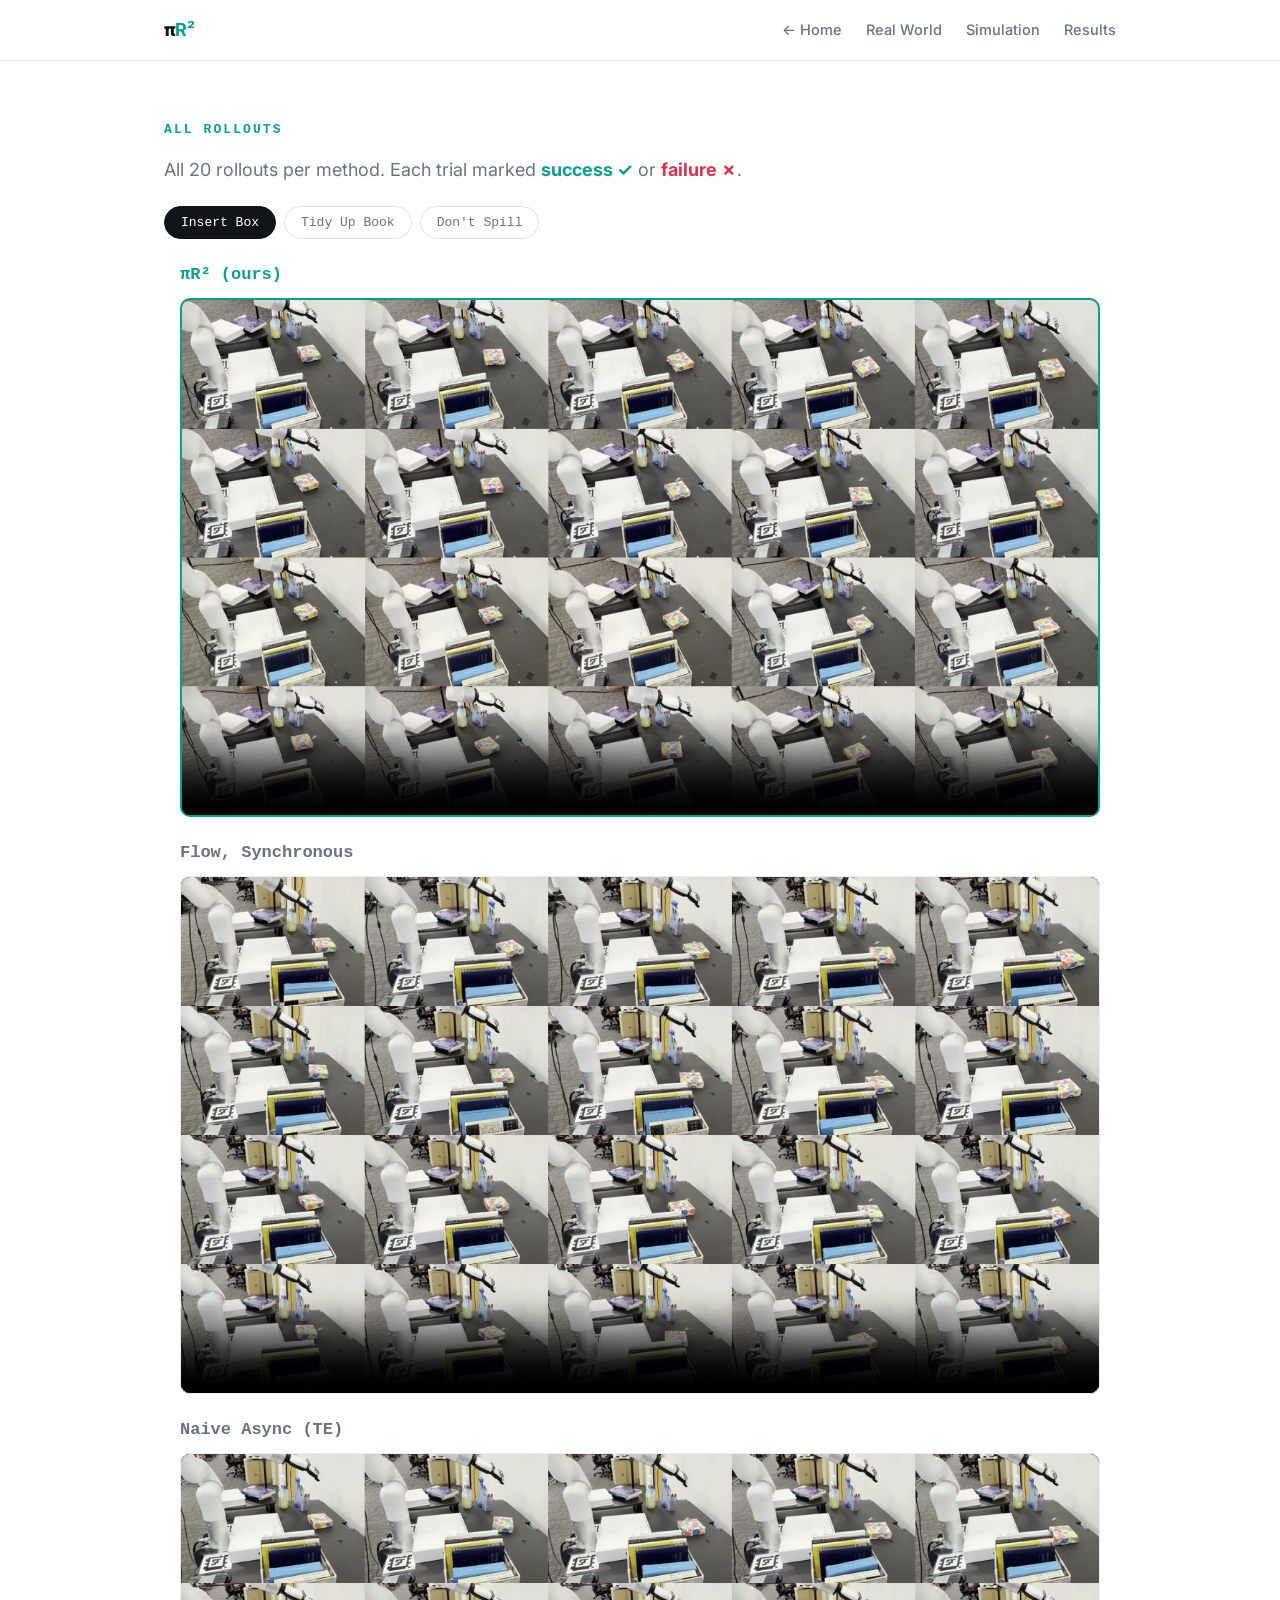
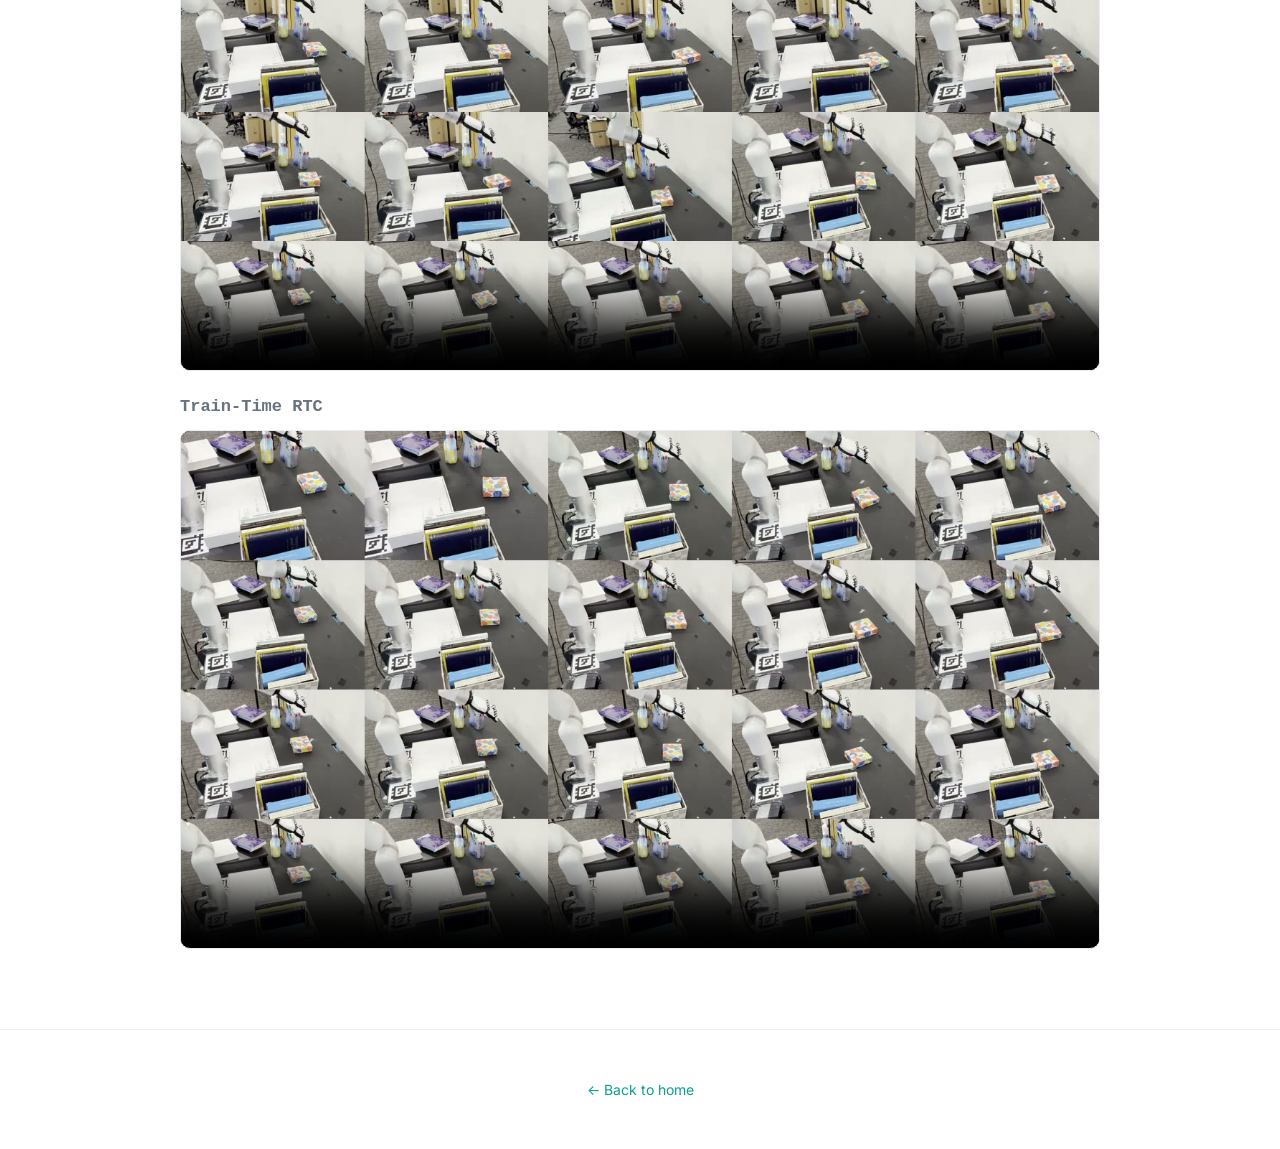
==== rollouts.html @ 317958d8 "piR2 project website" ====
<!doctype html>
<html lang="en">
<head>
<meta charset="utf-8">
<meta name="viewport" content="width=device-width, initial-scale=1">
<title>πR²: All Rollouts</title>
<link rel="preconnect" href="https://fonts.googleapis.com">
<link href="https://fonts.googleapis.com/css2?family=Inter:wght@400;500;600;700;800&display=swap" rel="stylesheet">
<link rel="stylesheet" href="static/css/site.css">
</head>
<body>

<nav class="nav"><div class="wrap">
  <a class="brand" href="index.html">&pi;<b>R²</b></a>
  <span class="links">
    <a href="index.html">&larr; Home</a>
    <a href="index.html#tasks">Real World</a>
    <a href="index.html#delay">Simulation</a>
    <a href="index.html#results">Results</a>
  </span>
</div></nav>

<section style="border-top:none"><div class="wrap">
  <p class="eyebrow">All rollouts</p>
  <!-- <h2>Full rollout gallery</h2> -->
  <p class="lead">All 20 rollouts per method. Each trial marked <b style="color:#0e9e8f">success ✓</b> or <b style="color:#d8344f">failure ✗</b>. </p>
    <!-- Insert Box and Don't Spill have 4 subgoals each; Tidy Up Book has 2. The πR² (ours) panel is outlined in teal.</p> -->

  <div class="tabs" style="margin-top:20px">
    <button class="tab active" data-tab="roll" data-key="box">Insert Box</button>
    <button class="tab" data-tab="roll" data-key="book">Tidy Up Book</button>
    <button class="tab" data-tab="roll" data-key="spill">Don't Spill</button>
</div>

  <div data-tabgroup="roll">
    <div data-panel="roll" data-key="box">
      <div class="rollblock">
        <div class="gv ours" data-task="box" data-method="ours"><div class="lab">πR² (ours)</div><video preload="none" poster="static/videos/posters/box_ours_grid.jpg" controls muted loop playsinline><source src="static/videos/grid/box_ours_grid.mp4" type="video/mp4"></video></div>
        <div class="gv" data-task="box" data-method="sync"><div class="lab">Flow, Synchronous</div><video preload="none" poster="static/videos/posters/box_sync_grid.jpg" controls muted loop playsinline><source src="static/videos/grid/box_sync_grid.mp4" type="video/mp4"></video></div>
        <div class="gv" data-task="box" data-method="async"><div class="lab">Naive Async (TE)</div><video preload="none" poster="static/videos/posters/box_async_grid.jpg" controls muted loop playsinline><source src="static/videos/grid/box_async_grid.mp4" type="video/mp4"></video></div>
        <div class="gv" data-task="box" data-method="rtc"><div class="lab">Train-Time RTC</div><video preload="none" poster="static/videos/posters/box_rtc_grid.jpg" controls muted loop playsinline><source src="static/videos/grid/box_rtc_grid.mp4" type="video/mp4"></video></div>
      </div>
    </div>
    <div data-panel="roll" data-key="book" style="display:none">
      <div class="rollblock">
        <div class="gv ours" data-task="book" data-method="ours"><div class="lab">πR² (ours)</div><video preload="none" poster="static/videos/posters/book_ours_grid.jpg" controls muted loop playsinline><source src="static/videos/grid/book_ours_grid.mp4" type="video/mp4"></video></div>
        <div class="gv" data-task="book" data-method="sync"><div class="lab">Flow, Synchronous</div><video preload="none" poster="static/videos/posters/book_sync_grid.jpg" controls muted loop playsinline><source src="static/videos/grid/book_sync_grid.mp4" type="video/mp4"></video></div>
        <div class="gv" data-task="book" data-method="async"><div class="lab">Naive Async (TE)</div><video preload="none" poster="static/videos/posters/book_async_grid.jpg" controls muted loop playsinline><source src="static/videos/grid/book_async_grid.mp4" type="video/mp4"></video></div>
        <div class="gv" data-task="book" data-method="rtc"><div class="lab">Train-Time RTC</div><video preload="none" poster="static/videos/posters/book_rtc_grid.jpg" controls muted loop playsinline><source src="static/videos/grid/book_rtc_grid.mp4" type="video/mp4"></video></div>
      </div>
    </div>
    <div data-panel="roll" data-key="spill" style="display:none">
      <div class="rollblock">
        <div class="gv ours" data-task="spill" data-method="ours"><div class="lab">πR² (ours)</div><video preload="none" poster="static/videos/posters/spill_ours_grid.jpg" controls muted loop playsinline><source src="static/videos/grid/spill_ours_grid.mp4" type="video/mp4"></video></div>
        <div class="gv" data-task="spill" data-method="sync"><div class="lab">Flow, Synchronous</div><video preload="none" poster="static/videos/posters/spill_sync_grid.jpg" controls muted loop playsinline><source src="static/videos/grid/spill_sync_grid.mp4" type="video/mp4"></video></div>
        <div class="gv" data-task="spill" data-method="async"><div class="lab">Naive Async (TE)</div><video preload="none" poster="static/videos/posters/spill_async_grid.jpg" controls muted loop playsinline><source src="static/videos/grid/spill_async_grid.mp4" type="video/mp4"></video></div>
        <div class="gv" data-task="spill" data-method="rtc"><div class="lab">Train-Time RTC</div><video preload="none" poster="static/videos/posters/spill_rtc_grid.jpg" controls muted loop playsinline><source src="static/videos/grid/spill_rtc_grid.mp4" type="video/mp4"></video></div>
      </div>
    </div>
  </div>
</div></section>

<footer><div class="wrap"><a href="index.html">&larr; Back to home</a></div></footer>
<script src="static/js/success.js"></script>
<script src="static/js/main.js"></script>
</body>
</html>
---- static/css/site.css ----
/* piR2 — clean light template */
:root{
  --bg:#ffffff;
  --bg-alt:#f7f8fa;
  --panel:#ffffff;
  --ink:#111418;        /* headings */
  --text:#2b3038;       /* body */
  --dim:#69727f;        /* secondary */
  --faint:#9aa3ae;      /* tertiary */
  --line:#e9ecf1;
  --line2:#dde2e9;
  --accent:#0e9e8f;     /* brand teal */
  --accent-d:#0a7d72;
  --accent-soft:#e7f6f3;
  --fast:#2f6df0;       /* proprioception (method only) */
  --slow:#e0568f;       /* vision/language (method only) */
  --good:#0e9e8f; --bad:#c2452f;
  --mono:'JetBrains Mono',ui-monospace,SFMono-Regular,Menlo,monospace;
  --sans:'Inter',system-ui,-apple-system,Segoe UI,Roboto,sans-serif;
  --maxw:1000px;
  --shadow:0 1px 2px rgba(16,24,40,.04),0 6px 24px rgba(16,24,40,.06);
}
*{box-sizing:border-box}
html{scroll-behavior:smooth}
body{margin:0;background:var(--bg);color:var(--text);font-family:var(--sans);
  font-size:17px;line-height:1.7;-webkit-font-smoothing:antialiased}
a{color:var(--accent);text-decoration:none}
a:hover{color:var(--accent-d)}
h1,h2,h3{color:var(--ink);line-height:1.12;letter-spacing:-.022em;font-weight:700;margin:0}
h2{font-size:clamp(26px,3.4vw,36px)}
h3{font-size:19px;letter-spacing:-.01em}
section{padding:58px 0;border-top:1px solid var(--line)}
section.alt{background:var(--bg-alt);border-top:1px solid var(--line);border-bottom:1px solid var(--line)}
.rollblock .gv{max-width:920px;margin:0 auto 22px}
.rollblock .gv .lab{font-family:var(--mono);font-size:17px;font-weight:600;color:var(--dim);margin-bottom:8px}
.rollblock .gv.ours .lab{color:var(--accent);font-weight:700}
.rollblock .gv video{width:100%;display:block;border:1px solid var(--line);border-radius:10px;background:#000}
.rollblock .gv.ours video{border:2px solid var(--accent)}
.wrap{max-width:var(--maxw);margin:0 auto;padding:0 24px}
.eyebrow{font-family:var(--mono);font-size:13px;letter-spacing:.16em;text-transform:uppercase;color:var(--accent);margin:0 0 14px;font-weight:700}
.lead{color:var(--dim);font-size:18px;max-width:740px;margin:14px 0 0}
.mono{font-family:var(--mono)}
.center{text-align:center}
.jump{text-decoration:none;border-bottom:1px dotted currentColor;font-weight:600}
.jump:hover{opacity:.65}
.center .lead{margin-left:auto;margin-right:auto}

/* nav */
.nav{position:sticky;top:0;z-index:50;background:rgba(255,255,255,.82);backdrop-filter:blur(10px);border-bottom:1px solid var(--line)}
.nav .wrap{display:flex;align-items:center;gap:22px;height:60px}
.nav .brand{font-weight:800;letter-spacing:-.03em;color:var(--ink);font-size:18px}
.nav .brand b{color:var(--accent)}
.nav .links{margin-left:auto;display:flex;gap:24px;font-size:14.5px}
.nav .links a{color:var(--dim);font-weight:500}
.nav .links a:hover{color:var(--ink)}
.nav-actions{margin-left:22px;display:flex;gap:8px}
.navbtn{font-size:13.5px;font-weight:600;padding:7px 14px;border-radius:8px;border:1px solid var(--line2);color:var(--ink);background:#fff;transition:.15s}
.navbtn:hover{border-color:var(--accent);color:var(--accent)}
@media(max-width:760px){.nav .links{display:none}}
@media(max-width:520px){.nav-actions{display:none}}

/* hero */
.hero{padding:60px 0 20px;text-align:center}
#teaser{padding-top:18px;border-top:none}
.hero .lead{margin-left:auto;margin-right:auto;text-align:justify;text-align-last:left;hyphens:auto}
.badges{display:flex;gap:8px;flex-wrap:wrap;justify-content:center;margin-bottom:26px}
.badge{font-family:var(--mono);font-size:12px;padding:5px 12px;border:1px solid var(--line2);border-radius:999px;color:var(--dim)}
.title{font-size:clamp(40px,7vw,72px);letter-spacing:-.04em;margin:0}
.title b{color:var(--accent);font-weight:inherit}
.title .pi{color:var(--ink)}
.brandrow{display:flex;flex-direction:row;align-items:center;justify-content:center;gap:16px}
.hero-wave{display:block;margin:0;width:190px;height:60px;flex:0 0 auto}
.wave-cap{margin:4px 0 0;font-size:12px;color:var(--faint);letter-spacing:.02em}
.wave-cap .wd{display:inline-block;width:9px;height:9px;border-radius:2px;margin:0 4px 0 8px;vertical-align:middle}
.wave-cap .wd:first-child{margin-left:0}
.subtitle{font-size:clamp(22px,3.2vw,32px);color:var(--ink);font-weight:600;margin:10px 0 0}
.authors{color:var(--ink);font-size:17px;font-weight:500;margin:16px 0 0}
.authors a{color:var(--ink);text-decoration:none}
.authors a:hover{color:var(--accent-d)}
.affil{color:var(--dim);font-size:14.5px;margin:1px 0 0}
.authors .mono{color:var(--faint)}
.cta{display:flex;gap:12px;flex-wrap:wrap;justify-content:center;margin-top:18px}
.btn{display:inline-flex;align-items:center;gap:8px;font-size:14px;font-weight:600;
  padding:11px 20px;border-radius:10px;border:1px solid var(--line2);color:var(--ink);background:#fff;transition:.15s}
.btn:hover{border-color:var(--accent);color:var(--accent)}
.btn.primary{background:var(--accent);color:#fff;border-color:var(--accent)}
.btn.primary:hover{background:var(--accent-d);color:#fff}

/* stat row */
.stats{display:grid;grid-template-columns:repeat(3,1fr);gap:16px;max-width:660px;margin:26px auto 0}
.stat .n{font-family:var(--mono);font-size:30px;font-weight:700;color:var(--ink)}
.stat .n span{color:var(--accent)}
.stat .l{color:var(--dim);font-size:13px;margin-top:2px}
@media(max-width:680px){.stats{grid-template-columns:repeat(2,1fr)}}

/* panel / cards */
.panel{background:var(--panel);border:1px solid var(--line);border-radius:16px;padding:22px;box-shadow:var(--shadow)}
.callout{background:#f1f8f6;border:1px solid #d3e7e1;border-left:4px solid var(--accent);border-radius:12px;padding:18px 22px;font-size:16.5px;line-height:1.65;color:var(--text)}
.overview{display:grid;grid-template-columns:1fr 1fr;gap:16px;margin-top:22px}
@media(max-width:680px){.overview{grid-template-columns:1fr}}
.ov{display:flex;gap:16px;align-items:flex-start;border-radius:14px;padding:22px 24px;font-size:17px;line-height:1.6;color:var(--text);text-decoration:none;transition:.15s}
.ov:hover{transform:translateY(-2px);box-shadow:var(--shadow)}
.ov-fast{background:#eaf1ff;border:1px solid #cfe0ff} .ov-acc{background:var(--accent-soft);border:1px solid #bfe7e0}
.ovn{flex:none;width:36px;height:36px;border-radius:50%;background:var(--fast);color:#fff;font:700 18px ui-monospace,monospace;display:flex;align-items:center;justify-content:center}
canvas{display:block;width:100%;border-radius:12px;background:var(--bg-alt)}
.controls{display:flex;align-items:center;gap:22px;flex-wrap:wrap;margin-top:18px;font-family:var(--mono);font-size:13px;color:var(--dim)}
.controls .ctl{display:flex;align-items:center;gap:10px}
.controls input[type=range]{accent-color:var(--accent);width:160px}
.controls .val{color:var(--accent);font-weight:700;min-width:18px;text-align:center}
.btn-sm{font-family:var(--mono);font-size:13px;padding:7px 14px;border-radius:8px;border:1px solid var(--line2);background:#fff;color:var(--ink);cursor:pointer}
.btn-sm:hover{border-color:var(--accent)}
.btn-sm.paused{color:var(--accent);border-color:var(--accent)}
.seg{display:inline-flex;gap:4px;padding:4px;background:var(--bg-alt);border:1px solid var(--line);border-radius:10px;margin-bottom:16px}
.segbtn{font-family:var(--mono);font-size:16px;padding:8px 14px;border:0;border-radius:7px;background:transparent;color:var(--dim);cursor:pointer;font-weight:600}
.segbtn.active{background:#fff;color:var(--ink);box-shadow:var(--shadow)}
.segbtn:hover{color:var(--ink)}
.legend{display:flex;gap:18px;flex-wrap:wrap;margin-top:14px;font-family:var(--mono);font-size:13px;color:var(--dim)}
.legend .k{display:inline-flex;align-items:center;gap:7px}
.dot{width:10px;height:10px;border-radius:3px;display:inline-block}

.cards{display:grid;grid-template-columns:1fr 1fr;gap:18px;margin-top:28px}
.card{background:var(--panel);border:1px solid var(--line);border-radius:16px;padding:24px;box-shadow:var(--shadow)}
.card .tag{font-family:var(--mono);font-size:11px;letter-spacing:.1em;text-transform:uppercase;font-weight:600}
.card.fast .tag{color:var(--fast)} .card.slow .tag{color:var(--slow)}
.card h3{margin:8px 0 0} .card p{color:var(--dim);font-size:15px;margin:10px 0 0}
@media(max-width:680px){.cards{grid-template-columns:1fr}}

/* delay explorer — video-forward */
.explorer{display:grid;grid-template-columns:1fr;gap:20px;margin-top:24px}
.vidwrap{background:#0d1016;border:1px solid var(--line2);border-radius:14px;overflow:hidden;position:relative;aspect-ratio:16/9;display:flex;align-items:center;justify-content:center}
.vidwrap video{width:100%;display:block;transition:opacity .3s ease}
.vidwrap video.switching{opacity:.35}
.vidwrap .ph{color:#8b97a7;font-family:var(--mono);font-size:13px;text-align:center;padding:24px;line-height:1.8}
.explorer-2{display:grid;grid-template-columns:1.4fr 1fr;gap:20px;align-items:start}
@media(max-width:820px){.explorer-2{grid-template-columns:1fr}}
.pgrid{display:block}
.pgrid .vidwrap{max-width:720px;margin:0 auto 18px}
#proprio-canvas{cursor:ew-resize}
.readout{font-family:var(--mono);font-size:14px;color:var(--dim);margin-bottom:12px}
.readout b{color:var(--ink)}

/* tasks */
.tabs{display:flex;gap:8px;margin:8px 0 22px;flex-wrap:wrap}
.tab{font-family:var(--mono);font-size:13px;padding:8px 16px;border-radius:999px;border:1px solid var(--line2);background:#fff;color:var(--dim);cursor:pointer}
.tab.active{background:var(--ink);color:#fff;border-color:var(--ink)}
.taskgrid{display:grid;grid-template-columns:repeat(2,1fr);gap:16px;max-width:820px;margin:0 auto}
.failgrid{display:grid;grid-template-columns:repeat(3,1fr);gap:16px;margin:18px 0 0}
@media(max-width:760px){.failgrid{grid-template-columns:1fr}}
.teasergrid{display:grid;grid-template-columns:repeat(3,1fr);gap:14px;max-width:1000px;margin:0 auto}
.tcell{position:relative;border-radius:12px;overflow:hidden;background:#0d1016;aspect-ratio:1536/1080;border:1px solid var(--line2)}
.tcell video{width:100%;height:100%;object-fit:cover;display:block}
.tlab{position:absolute;left:8px;top:8px;font:600 12px ui-monospace,monospace;color:#fff;background:rgba(0,0,0,.55);padding:3px 8px;border-radius:6px;z-index:2}
.tlab.zoom{left:auto;right:8px;top:8px;background:rgba(14,158,143,.9)}
#teaser-reel{width:100%;height:100%;object-fit:cover;display:block;transition:transform .45s ease}
.reel-sub{position:absolute;left:50%;transform:translateX(-50%);bottom:12px;z-index:2;max-width:calc(100% - 24px);white-space:nowrap;background:rgba(255,255,255,.93);border-radius:11px;padding:10px 20px;text-align:center;color:var(--dim);font:600 18px Inter,sans-serif;box-shadow:0 2px 8px rgba(0,0,0,.18)}
.reel-sub b{color:var(--accent-d);font-weight:800}
@media(max-width:760px){.teasergrid{grid-template-columns:1fr}}
@media(max-width:560px){.taskgrid{grid-template-columns:1fr}}
.vcell{background:#fff;border:1px solid var(--line);border-radius:12px;overflow:hidden;box-shadow:var(--shadow)}
.vcell.ours{border-color:var(--accent)}
.vcell{position:relative}
.vcell video{width:100%;display:block;background:#000}
.taskgrid.uniform .vcell video{aspect-ratio:1536/1080;object-fit:cover}
/* outcome shown only near clip end (.show added by JS) */
.vcell.gate.show{border-width:3px}
.vcell.gate.show.res-no{border-color:#ff4d63} .vcell.gate.show.res-ok{border-color:#16cdb5}
.sbadge{position:absolute;top:10px;right:10px;width:40px;height:40px;border-radius:50%;display:flex;align-items:center;justify-content:center;font:700 22px ui-monospace,monospace;color:#fff;box-shadow:0 2px 6px rgba(0,0,0,.3);z-index:2;opacity:0;transition:opacity .25s}
.vcell.show .sbadge{opacity:1}
.sbadge.ok{background:#0e9e8f} .sbadge.no{background:#d8344f}
/* custom fullscreen button (keeps DOM overlays visible in fullscreen) */
.fsbtn{position:absolute;bottom:8px;right:8px;width:30px;height:30px;border-radius:7px;border:0;background:rgba(17,20,24,.6);color:#fff;font-size:15px;cursor:pointer;z-index:3;opacity:0;transition:opacity .15s}
.gvid:hover .fsbtn,.vcell:hover .fsbtn{opacity:1}
.gvid:fullscreen,.vcell:fullscreen{background:#000;width:100vw;height:100vh}
.gvid:fullscreen video,.vcell:fullscreen video{width:100vw;height:100vh;object-fit:fill}
.gvid:fullscreen .grid-badges{inset:0}
.vcell:fullscreen .lab{position:absolute;bottom:14px;left:0;right:0;z-index:3}
/* per-tile badges over a 5x4 rollout grid */
.gvid{position:relative;line-height:0}
.grid-badges{position:absolute;inset:0;display:grid;grid-template-columns:repeat(5,1fr);grid-template-rows:repeat(4,1fr);pointer-events:none;border-radius:10px;overflow:hidden;opacity:0;transition:opacity .3s}
.grid-badges.show{opacity:1}
.gb{display:flex;align-items:flex-start;justify-content:flex-end;padding:4px;box-sizing:border-box}
.gb.ok{background:rgba(14,158,143,0.12)} .gb.no{background:rgba(216,52,79,0.16)}
.gb span{width:24px;height:24px;border-radius:50%;display:flex;align-items:center;justify-content:center;font:700 15px ui-monospace,monospace;color:#fff;box-shadow:0 1px 3px rgba(0,0,0,.4)}
.gb.ok span{background:#0e9e8f} .gb.no span{background:#d8344f}
.vcell .lab{font-family:var(--mono);font-size:13.5px;padding:10px 10px;color:var(--dim);text-align:center}
.vcell.ours .lab{color:var(--accent);font-weight:700}
.taskdesc{color:var(--dim);font-size:16px;margin:0 0 8px}

/* matrix */
table.matrix{width:100%;border-collapse:collapse;font-size:14px;margin-top:18px;background:#fff;border:1px solid var(--line);border-radius:12px;overflow:hidden}
table.matrix th,table.matrix td{padding:13px 12px;border-bottom:1px solid var(--line);text-align:center}
table.matrix tr:last-child td{border-bottom:none}
table.matrix th{font-family:var(--mono);font-size:11.5px;color:var(--dim);font-weight:600;text-transform:uppercase;letter-spacing:.04em;background:var(--bg-alt)}
table.matrix td:first-child,table.matrix th:first-child{text-align:left;color:var(--ink)}
table.matrix tr.ours{background:var(--accent-soft)}
table.matrix tr.ours td:first-child{color:var(--accent-d);font-weight:700}
.yes{color:var(--good);font-weight:700}.no{color:var(--faint)}

footer{padding:48px 0;border-top:1px solid var(--line);color:var(--faint);font-size:14px;text-align:center}
.cite{background:var(--bg-alt);border:1px solid var(--line);border-radius:12px;padding:16px 18px;font-family:var(--mono);font-size:12.5px;color:var(--text);white-space:pre-wrap;overflow:auto;text-align:left}
.note{font-family:var(--mono);font-size:13.5px;color:var(--dim);margin-top:10px;line-height:1.6}
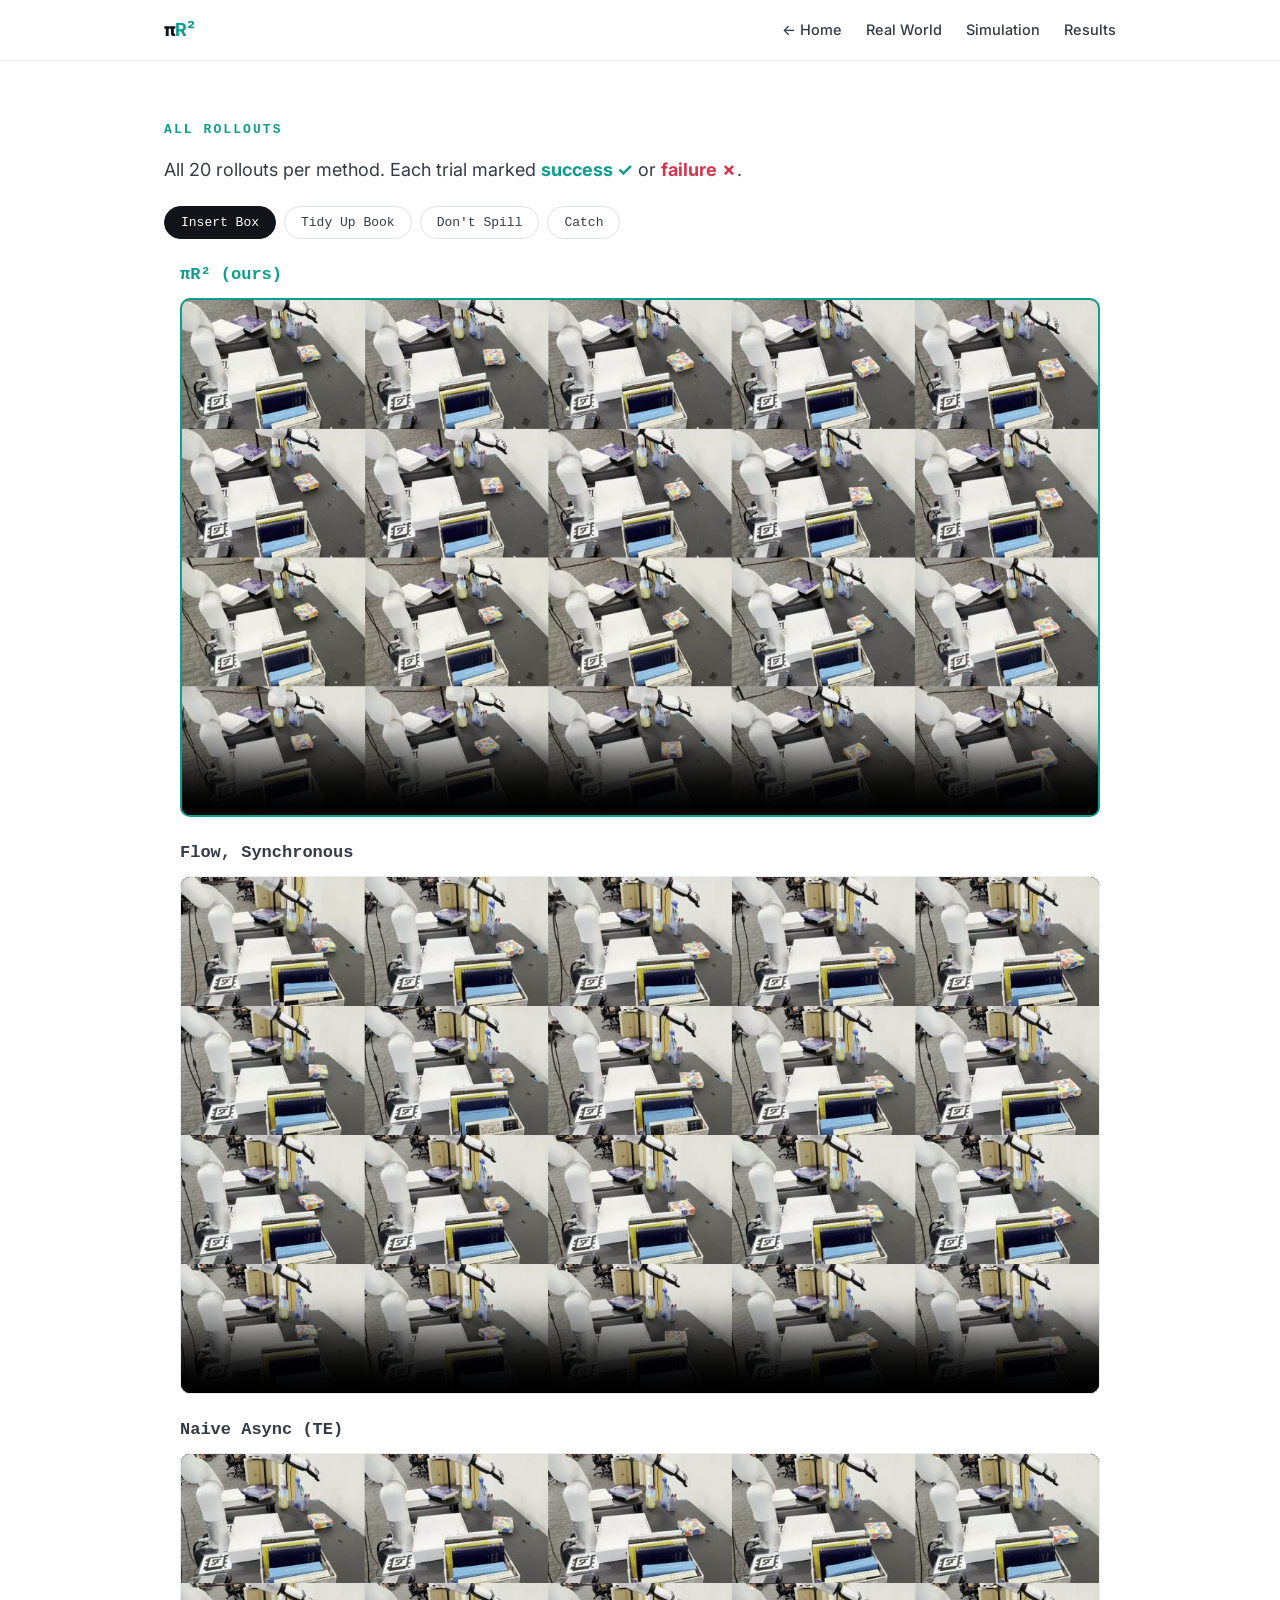
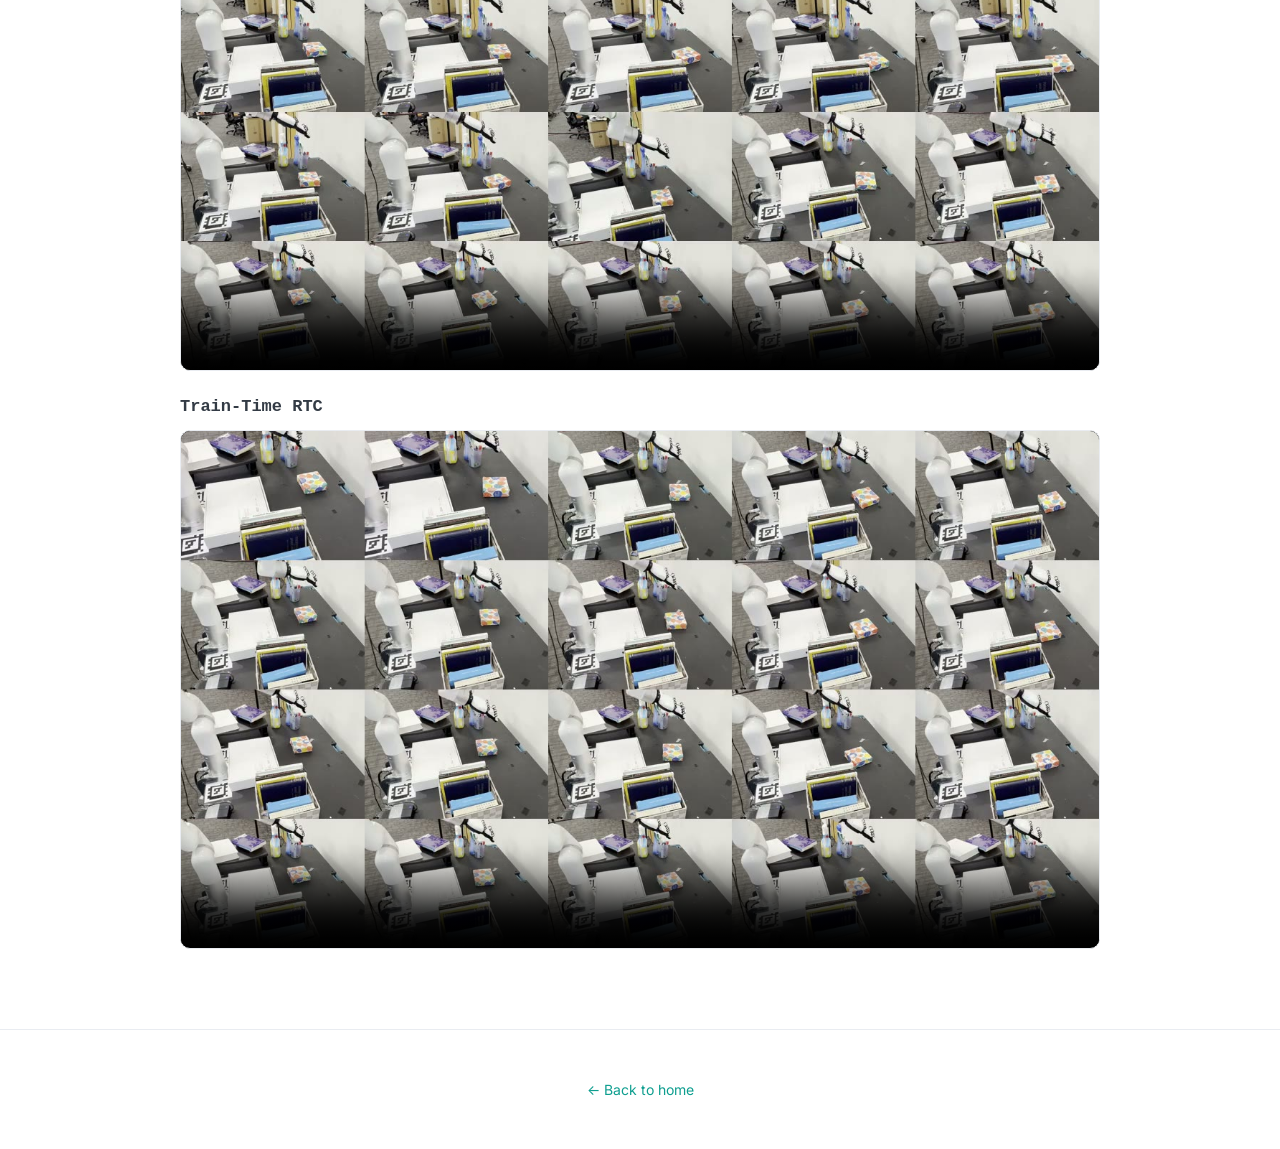
==== commit a9f9434a: "Add Catch task (videos, grids, teleop, success/results); trim catch clips; hero split fix; 0-bar stu" ====
--- a/rollouts.html
+++ b/rollouts.html
@@ -30,6 +30,7 @@
     <button class="tab active" data-tab="roll" data-key="box">Insert Box</button>
     <button class="tab" data-tab="roll" data-key="book">Tidy Up Book</button>
     <button class="tab" data-tab="roll" data-key="spill">Don't Spill</button>
+    <button class="tab" data-tab="roll" data-key="catch">Catch</button>
 </div>
 
   <div data-tabgroup="roll">
@@ -57,6 +58,14 @@
         <div class="gv" data-task="spill" data-method="rtc"><div class="lab">Train-Time RTC</div><video preload="none" poster="static/videos/posters/spill_rtc_grid.jpg" controls muted loop playsinline><source src="static/videos/grid/spill_rtc_grid.mp4" type="video/mp4"></video></div>
       </div>
     </div>
+    <div data-panel="roll" data-key="catch" style="display:none">
+      <div class="rollblock">
+        <div class="gv ours" data-task="catch" data-method="ours"><div class="lab">πR² (ours)</div><video preload="none" poster="static/videos/posters/catch_ours_grid.jpg" controls muted loop playsinline><source src="static/videos/grid/catch_ours_grid.mp4" type="video/mp4"></video></div>
+        <div class="gv" data-task="catch" data-method="sync"><div class="lab">Flow, Synchronous</div><video preload="none" poster="static/videos/posters/catch_sync_grid.jpg" controls muted loop playsinline><source src="static/videos/grid/catch_sync_grid.mp4" type="video/mp4"></video></div>
+        <div class="gv" data-task="catch" data-method="async"><div class="lab">Naive Async (TE)</div><video preload="none" poster="static/videos/posters/catch_async_grid.jpg" controls muted loop playsinline><source src="static/videos/grid/catch_async_grid.mp4" type="video/mp4"></video></div>
+        <div class="gv" data-task="catch" data-method="rtc"><div class="lab">Train-Time RTC</div><video preload="none" poster="static/videos/posters/catch_rtc_grid.jpg" controls muted loop playsinline><source src="static/videos/grid/catch_rtc_grid.mp4" type="video/mp4"></video></div>
+      </div>
+    </div>
   </div>
 </div></section>
 
--- a/static/css/site.css
+++ b/static/css/site.css
@@ -5,7 +5,7 @@
   --panel:#ffffff;
   --ink:#111418;        /* headings */
   --text:#2b3038;       /* body */
-  --dim:#69727f;        /* secondary */
+  --dim:#333b45;        /* secondary */
   --faint:#9aa3ae;      /* tertiary */
   --line:#e9ecf1;
   --line2:#dde2e9;
@@ -57,6 +57,7 @@
 .navbtn{font-size:13.5px;font-weight:600;padding:7px 14px;border-radius:8px;border:1px solid var(--line2);color:var(--ink);background:#fff;transition:.15s}
 .navbtn:hover{border-color:var(--accent);color:var(--accent)}
 @media(max-width:760px){.nav .links{display:none}}
+
 @media(max-width:520px){.nav-actions{display:none}}
 
 /* hero */
@@ -111,8 +112,8 @@
 .btn-sm:hover{border-color:var(--accent)}
 .btn-sm.paused{color:var(--accent);border-color:var(--accent)}
 .seg{display:inline-flex;gap:4px;padding:4px;background:var(--bg-alt);border:1px solid var(--line);border-radius:10px;margin-bottom:16px}
-.segbtn{font-family:var(--mono);font-size:16px;padding:8px 14px;border:0;border-radius:7px;background:transparent;color:var(--dim);cursor:pointer;font-weight:600}
-.segbtn.active{background:#fff;color:var(--ink);box-shadow:var(--shadow)}
+.segbtn{font-family:var(--mono);font-size:16px;padding:8px 14px;border:1.5px solid transparent;border-radius:8px;background:transparent;color:var(--dim);cursor:pointer;font-weight:600}
+.segbtn.active{background:#fff;color:var(--ink);border-color:currentColor;box-shadow:0 2px 7px rgba(16,24,40,.14)}
 .segbtn:hover{color:var(--ink)}
 .legend{display:flex;gap:18px;flex-wrap:wrap;margin-top:14px;font-family:var(--mono);font-size:13px;color:var(--dim)}
 .legend .k{display:inline-flex;align-items:center;gap:7px}
@@ -199,3 +200,26 @@
 footer{padding:48px 0;border-top:1px solid var(--line);color:var(--faint);font-size:14px;text-align:center}
 .cite{background:var(--bg-alt);border:1px solid var(--line);border-radius:12px;padding:16px 18px;font-family:var(--mono);font-size:12.5px;color:var(--text);white-space:pre-wrap;overflow:auto;text-align:left}
 .note{font-family:var(--mono);font-size:13.5px;color:var(--dim);margin-top:10px;line-height:1.6}
+
+@media(max-width:560px){.hero-wave{width:96px}.brandrow{gap:6px}}
+
+/* mobile: let grid/flex children shrink and wrap long strings */
+.explorer-2>*,.explorer>*{min-width:0}
+.vidwrap .ph{overflow-wrap:anywhere;word-break:break-word}
+.controls input[type=range]{max-width:100%}
+@media(max-width:520px){.controls{gap:12px}}
+
+/* mobile: keep wide canvas diagrams legible by scrolling them horizontally
+   instead of shrinking to unreadable, and stack the inference-mode toggle */
+.hscroll{overflow-x:auto;overflow-y:hidden;-webkit-overflow-scrolling:touch;max-width:100%;border-radius:12px}
+.hscroll>canvas{border-radius:12px}
+@media(max-width:600px){
+  /* give each wide diagram a comfortable render width and scroll it horizontally */
+  #vla-canvas,#m1-canvas{min-width:820px}      /* inference pipeline: 4 boxes + labels */
+  #m2-canvas{min-width:660px}                  /* latency-adaptive staircase */
+  #results-canvas{min-width:660px}             /* results bar chart */
+  .hswide{min-width:900px}                      /* proprioception + GT-action plot */
+  #flow-seg{flex-direction:column;align-items:stretch;gap:8px}
+  #flow-seg .segbtn{width:100%;margin-left:0!important;border:1.5px solid var(--line);border-radius:10px}
+  #flow-seg .segbtn.active{border-color:currentColor}
+}
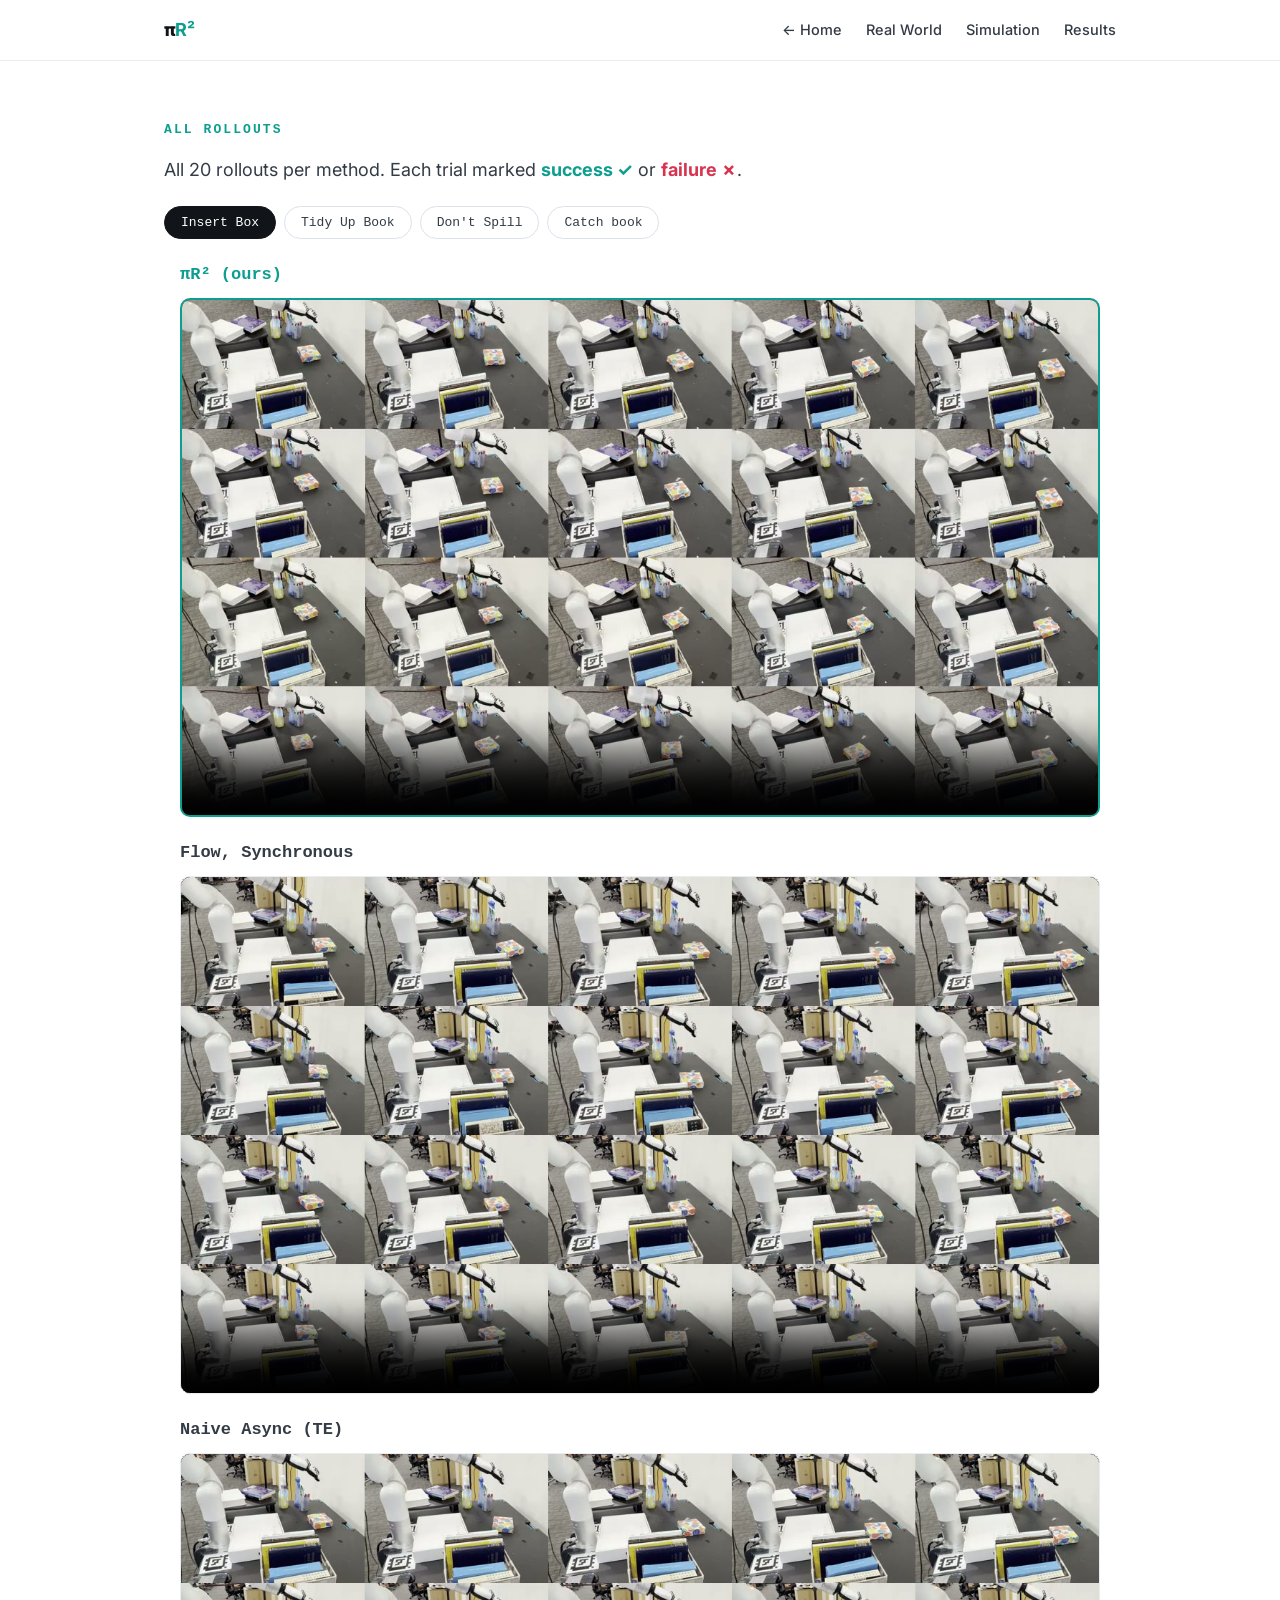
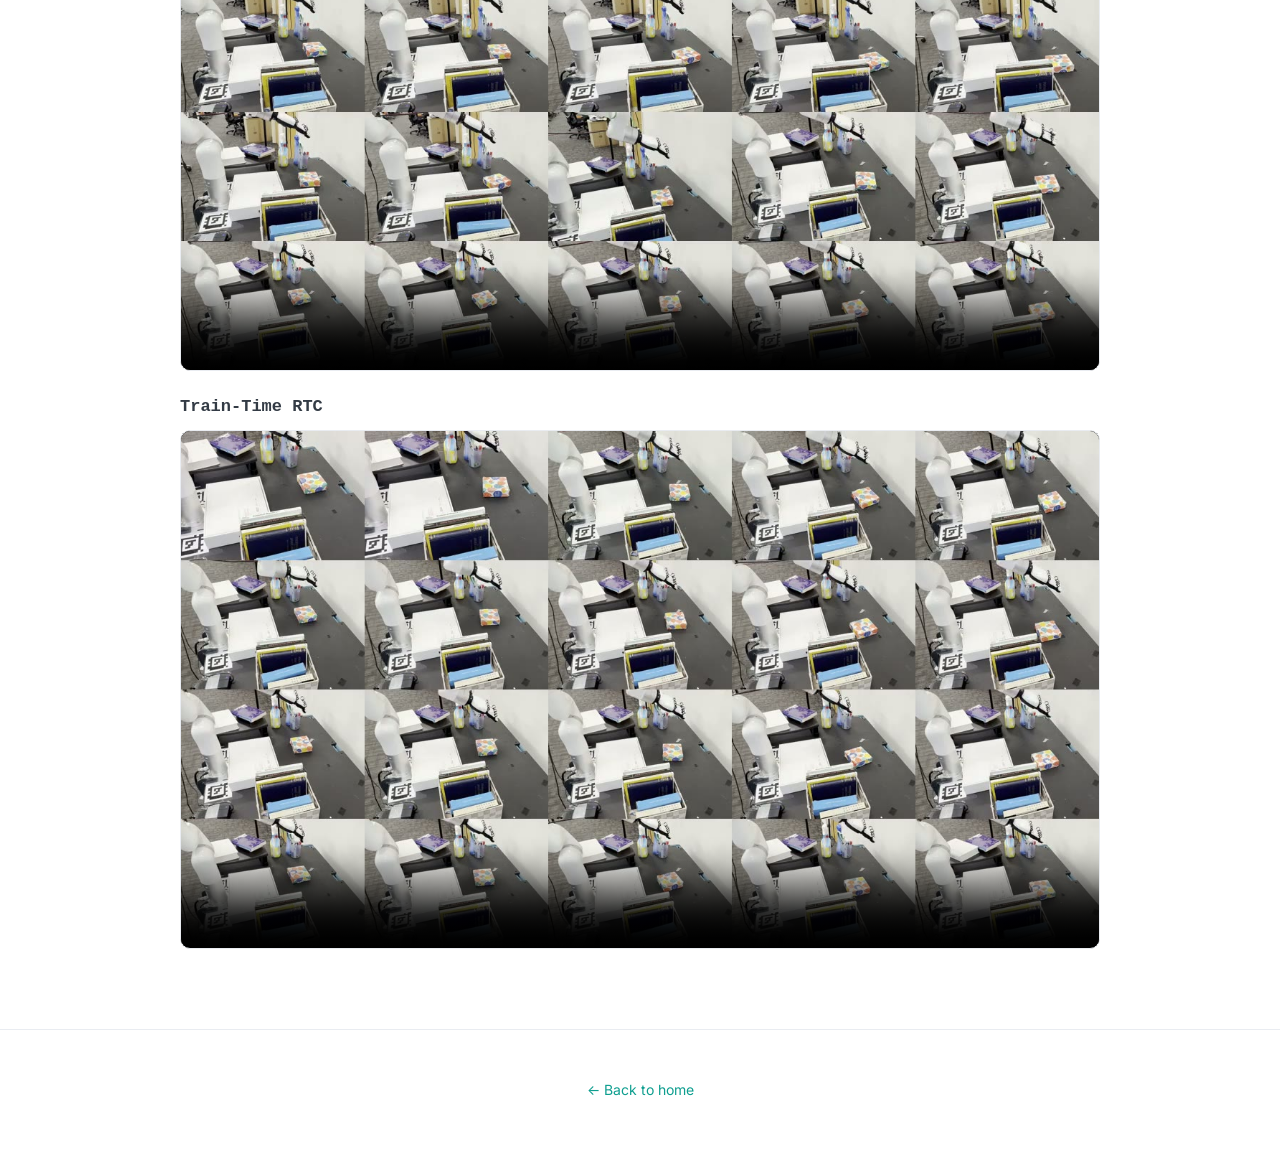
==== commit 938895e0: "Catch: final eval videos + new numbers (4/2/5/11); teleop uses ours_cool_2; rename to Catch book" ====
--- a/rollouts.html
+++ b/rollouts.html
@@ -30,7 +30,7 @@
     <button class="tab active" data-tab="roll" data-key="box">Insert Box</button>
     <button class="tab" data-tab="roll" data-key="book">Tidy Up Book</button>
     <button class="tab" data-tab="roll" data-key="spill">Don't Spill</button>
-    <button class="tab" data-tab="roll" data-key="catch">Catch</button>
+    <button class="tab" data-tab="roll" data-key="catch">Catch book</button>
 </div>
 
   <div data-tabgroup="roll">
--- a/static/css/site.css
+++ b/static/css/site.css
@@ -223,3 +223,14 @@
   #flow-seg .segbtn{width:100%;margin-left:0!important;border:1.5px solid var(--line);border-radius:10px}
   #flow-seg .segbtn.active{border-color:currentColor}
 }
+
+/* Comparison/grid videos are encoded much larger than they're displayed (~4x),
+   so the browser's software downscale shimmers on motion. Promote each to its own
+   GPU layer so scaling is done on the GPU (smoother, less shimmer). */
+.vcell video, .rollblock .gv video, .vidwrap video, .taskgrid video, .gv video { transform: translateZ(0); backface-visibility: hidden; }
+
+/* delay/sim plot: draw straight on the white panel (no grey canvas box) */
+#delay-canvas{background:transparent}
+
+/* teaser reel phase headline (failures -> ours) */
+.reel-phase{font-size:clamp(19px,2.5vw,27px);font-weight:700;letter-spacing:-.01em}
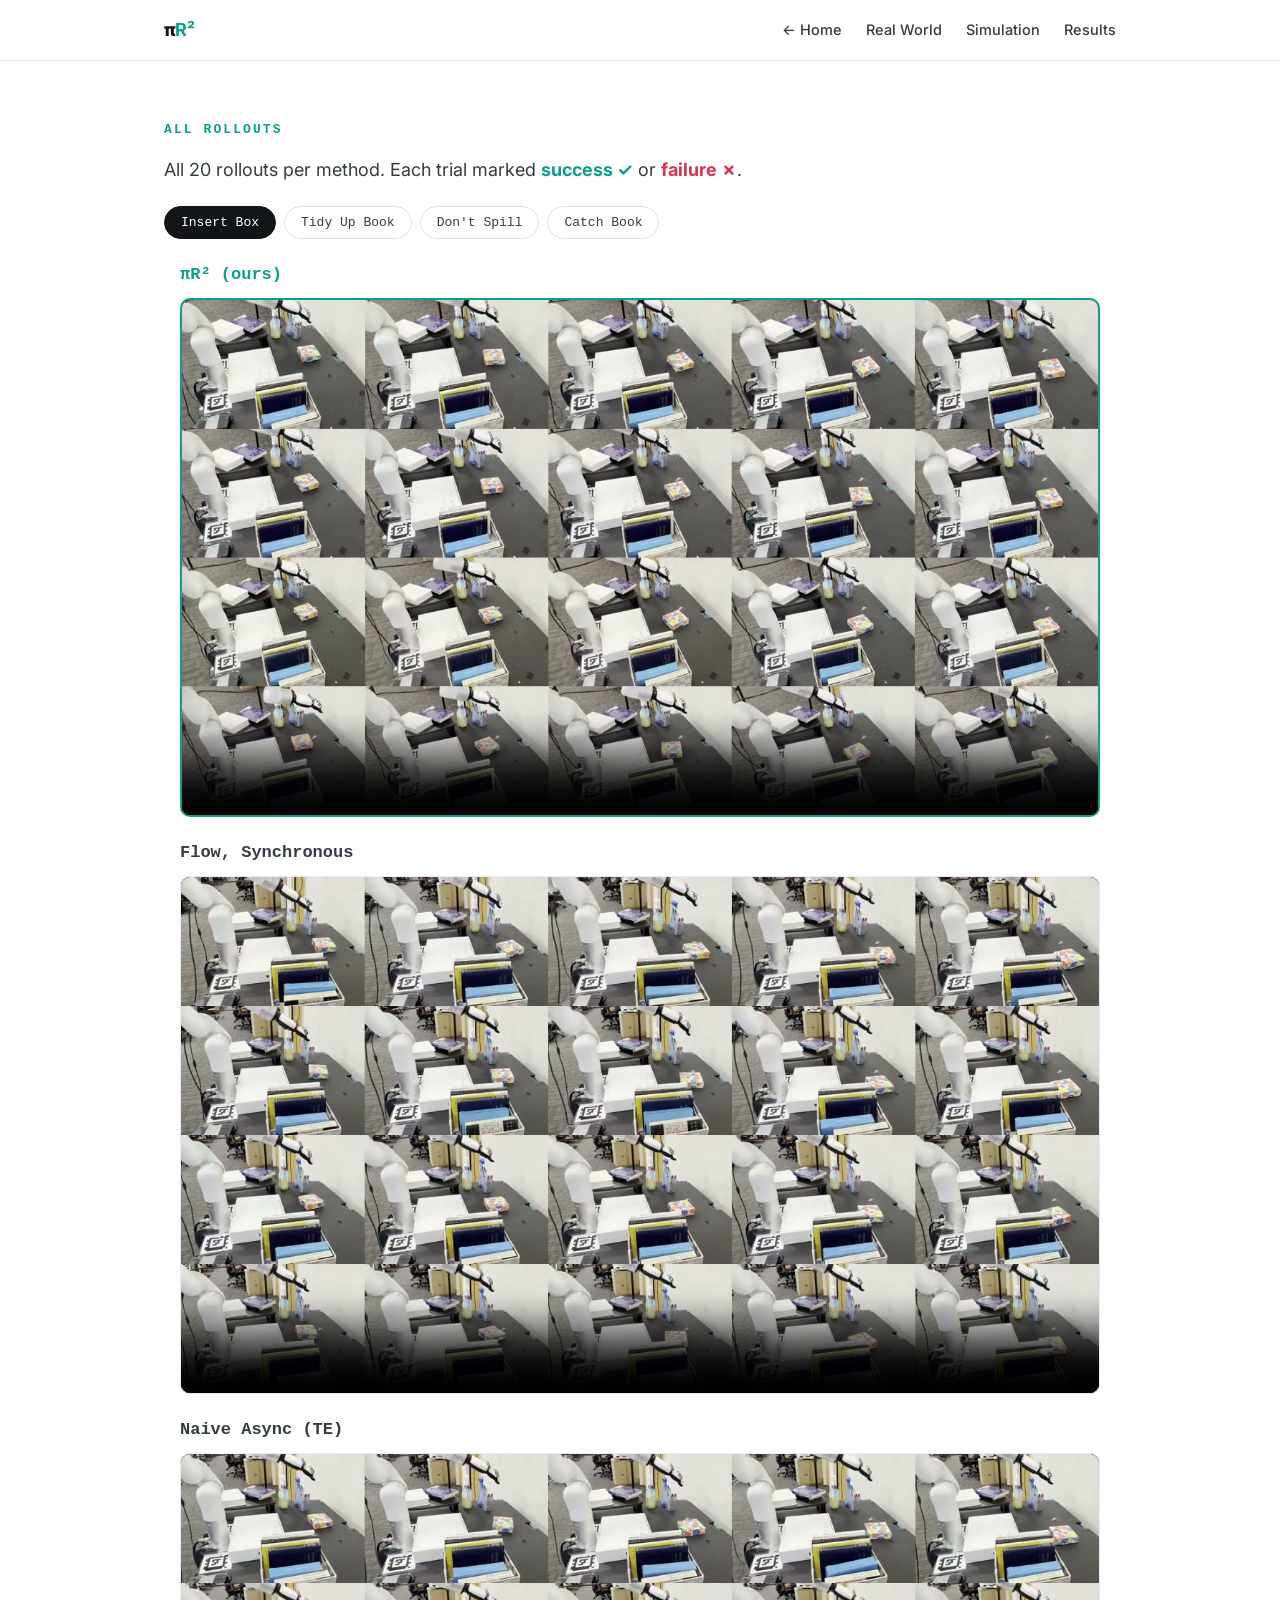
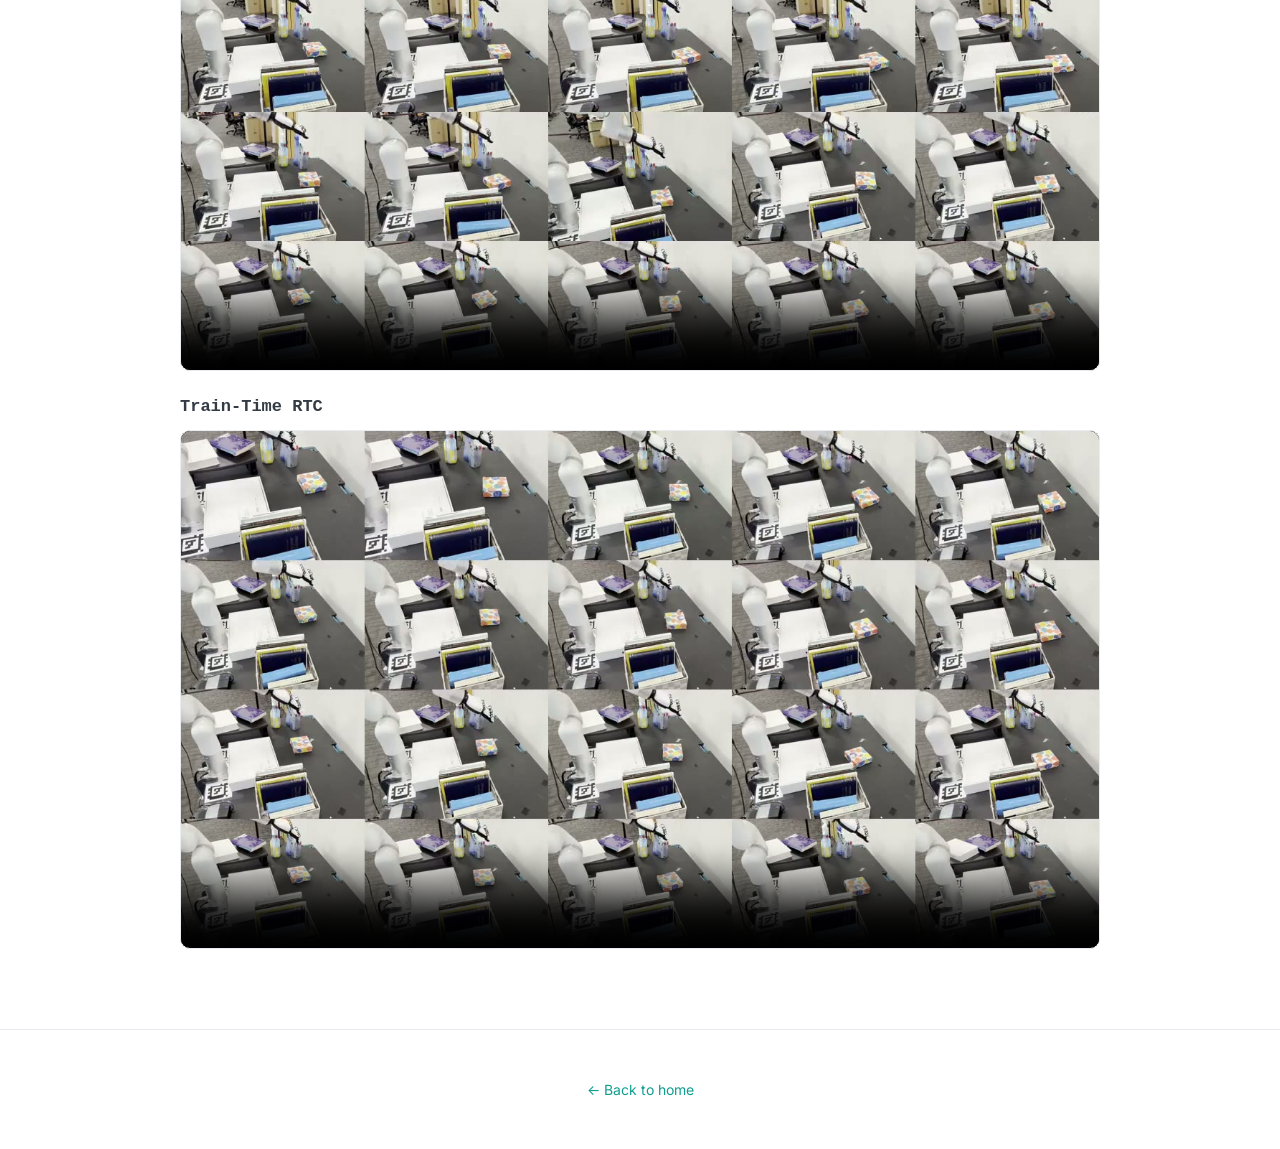
==== commit c10c3cb6: "Thumbnails: let browser render HLG video first frame (match video); Catch book -> Catch Book" ====
--- a/rollouts.html
+++ b/rollouts.html
@@ -30,7 +30,7 @@
     <button class="tab active" data-tab="roll" data-key="box">Insert Box</button>
     <button class="tab" data-tab="roll" data-key="book">Tidy Up Book</button>
     <button class="tab" data-tab="roll" data-key="spill">Don't Spill</button>
-    <button class="tab" data-tab="roll" data-key="catch">Catch book</button>
+    <button class="tab" data-tab="roll" data-key="catch">Catch Book</button>
 </div>
 
   <div data-tabgroup="roll">
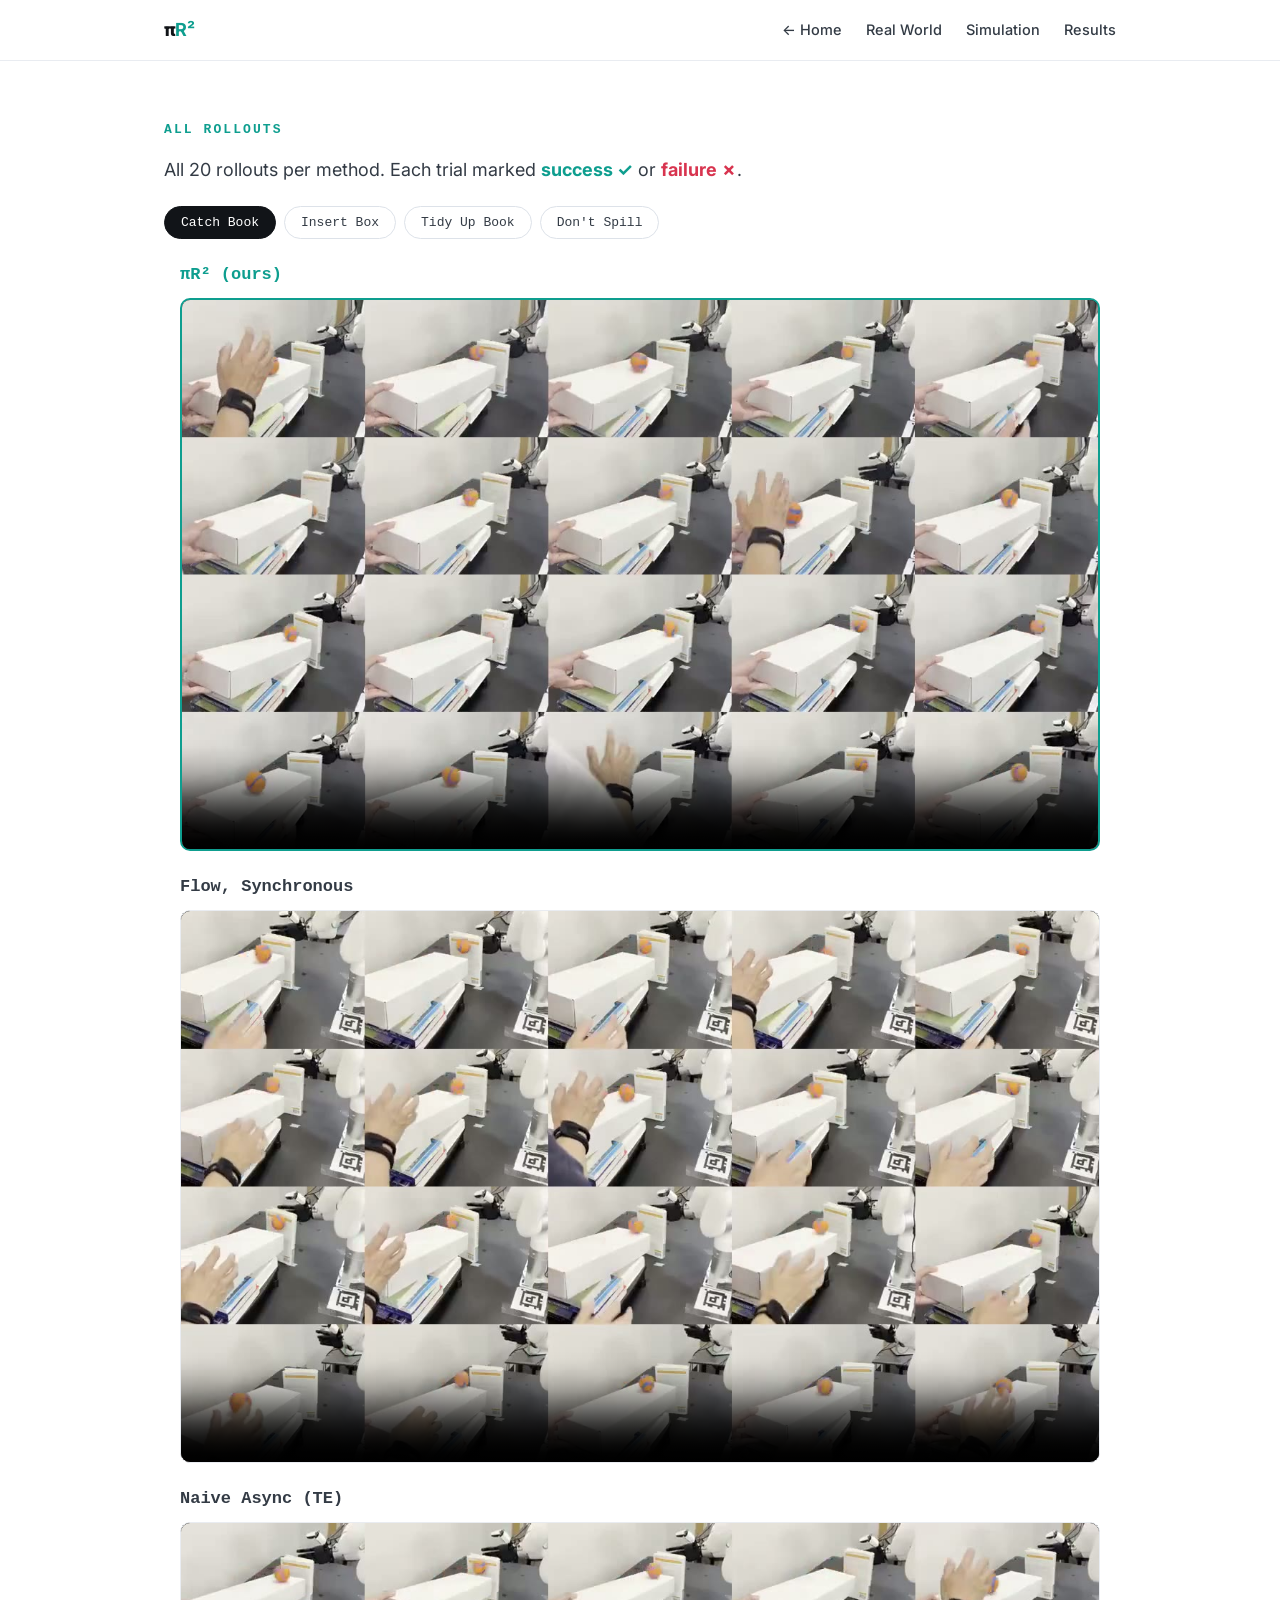
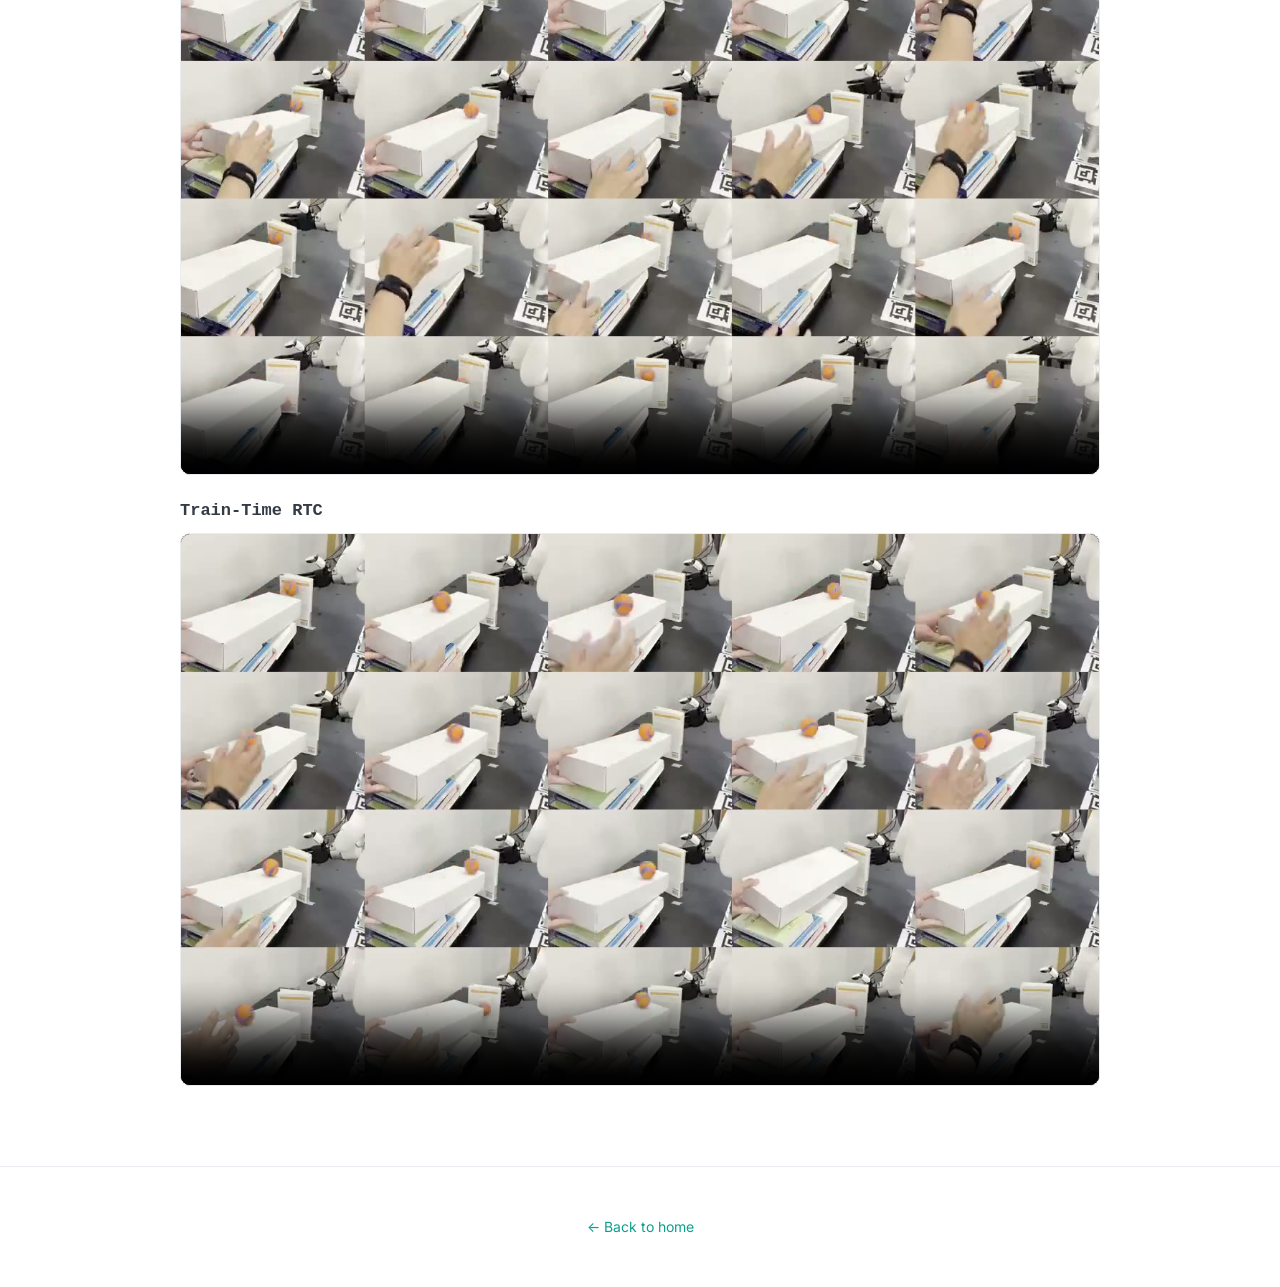
==== commit c2c98876: "Website update: catch-first task order, RTC demo hand-off, book ep10, mobile chart labels, flow-poli" ====
--- a/rollouts.html
+++ b/rollouts.html
@@ -27,14 +27,22 @@
     <!-- Insert Box and Don't Spill have 4 subgoals each; Tidy Up Book has 2. The πR² (ours) panel is outlined in teal.</p> -->
 
   <div class="tabs" style="margin-top:20px">
-    <button class="tab active" data-tab="roll" data-key="box">Insert Box</button>
+    <button class="tab active" data-tab="roll" data-key="catch">Catch Book</button>
+    <button class="tab" data-tab="roll" data-key="box">Insert Box</button>
     <button class="tab" data-tab="roll" data-key="book">Tidy Up Book</button>
     <button class="tab" data-tab="roll" data-key="spill">Don't Spill</button>
-    <button class="tab" data-tab="roll" data-key="catch">Catch Book</button>
 </div>
 
   <div data-tabgroup="roll">
-    <div data-panel="roll" data-key="box">
+    <div data-panel="roll" data-key="catch">
+      <div class="rollblock">
+        <div class="gv ours" data-task="catch" data-method="ours"><div class="lab">πR² (ours)</div><video preload="none" poster="static/videos/posters/catch_ours_grid.jpg" controls muted loop playsinline><source src="static/videos/grid/catch_ours_grid.mp4" type="video/mp4"></video></div>
+        <div class="gv" data-task="catch" data-method="sync"><div class="lab">Flow, Synchronous</div><video preload="none" poster="static/videos/posters/catch_sync_grid.jpg" controls muted loop playsinline><source src="static/videos/grid/catch_sync_grid.mp4" type="video/mp4"></video></div>
+        <div class="gv" data-task="catch" data-method="async"><div class="lab">Naive Async (TE)</div><video preload="none" poster="static/videos/posters/catch_async_grid.jpg" controls muted loop playsinline><source src="static/videos/grid/catch_async_grid.mp4" type="video/mp4"></video></div>
+        <div class="gv" data-task="catch" data-method="rtc"><div class="lab">Train-Time RTC</div><video preload="none" poster="static/videos/posters/catch_rtc_grid.jpg" controls muted loop playsinline><source src="static/videos/grid/catch_rtc_grid.mp4" type="video/mp4"></video></div>
+      </div>
+    </div>
+    <div data-panel="roll" data-key="box" style="display:none">
       <div class="rollblock">
         <div class="gv ours" data-task="box" data-method="ours"><div class="lab">πR² (ours)</div><video preload="none" poster="static/videos/posters/box_ours_grid.jpg" controls muted loop playsinline><source src="static/videos/grid/box_ours_grid.mp4" type="video/mp4"></video></div>
         <div class="gv" data-task="box" data-method="sync"><div class="lab">Flow, Synchronous</div><video preload="none" poster="static/videos/posters/box_sync_grid.jpg" controls muted loop playsinline><source src="static/videos/grid/box_sync_grid.mp4" type="video/mp4"></video></div>
@@ -58,14 +66,6 @@
         <div class="gv" data-task="spill" data-method="rtc"><div class="lab">Train-Time RTC</div><video preload="none" poster="static/videos/posters/spill_rtc_grid.jpg" controls muted loop playsinline><source src="static/videos/grid/spill_rtc_grid.mp4" type="video/mp4"></video></div>
       </div>
     </div>
-    <div data-panel="roll" data-key="catch" style="display:none">
-      <div class="rollblock">
-        <div class="gv ours" data-task="catch" data-method="ours"><div class="lab">πR² (ours)</div><video preload="none" poster="static/videos/posters/catch_ours_grid.jpg" controls muted loop playsinline><source src="static/videos/grid/catch_ours_grid.mp4" type="video/mp4"></video></div>
-        <div class="gv" data-task="catch" data-method="sync"><div class="lab">Flow, Synchronous</div><video preload="none" poster="static/videos/posters/catch_sync_grid.jpg" controls muted loop playsinline><source src="static/videos/grid/catch_sync_grid.mp4" type="video/mp4"></video></div>
-        <div class="gv" data-task="catch" data-method="async"><div class="lab">Naive Async (TE)</div><video preload="none" poster="static/videos/posters/catch_async_grid.jpg" controls muted loop playsinline><source src="static/videos/grid/catch_async_grid.mp4" type="video/mp4"></video></div>
-        <div class="gv" data-task="catch" data-method="rtc"><div class="lab">Train-Time RTC</div><video preload="none" poster="static/videos/posters/catch_rtc_grid.jpg" controls muted loop playsinline><source src="static/videos/grid/catch_rtc_grid.mp4" type="video/mp4"></video></div>
-      </div>
-    </div>
   </div>
 </div></section>
 
--- a/static/css/site.css
+++ b/static/css/site.css
@@ -27,7 +27,7 @@
 a{color:var(--accent);text-decoration:none}
 a:hover{color:var(--accent-d)}
 h1,h2,h3{color:var(--ink);line-height:1.12;letter-spacing:-.022em;font-weight:700;margin:0}
-h2{font-size:clamp(26px,3.4vw,36px)}
+h2{font-size:clamp(23px,3.0vw,32px)}
 h3{font-size:19px;letter-spacing:-.01em}
 section{padding:58px 0;border-top:1px solid var(--line)}
 section.alt{background:var(--bg-alt);border-top:1px solid var(--line);border-bottom:1px solid var(--line)}
@@ -162,6 +162,7 @@
 .vcell{position:relative}
 .vcell video{width:100%;display:block;background:#000}
 .taskgrid.uniform .vcell video{aspect-ratio:1536/1080;object-fit:cover}
+.taskgrid:not(.uniform) .vcell video{aspect-ratio:1536/1080}
 /* outcome shown only near clip end (.show added by JS) */
 .vcell.gate.show{border-width:3px}
 .vcell.gate.show.res-no{border-color:#ff4d63} .vcell.gate.show.res-ok{border-color:#16cdb5}
